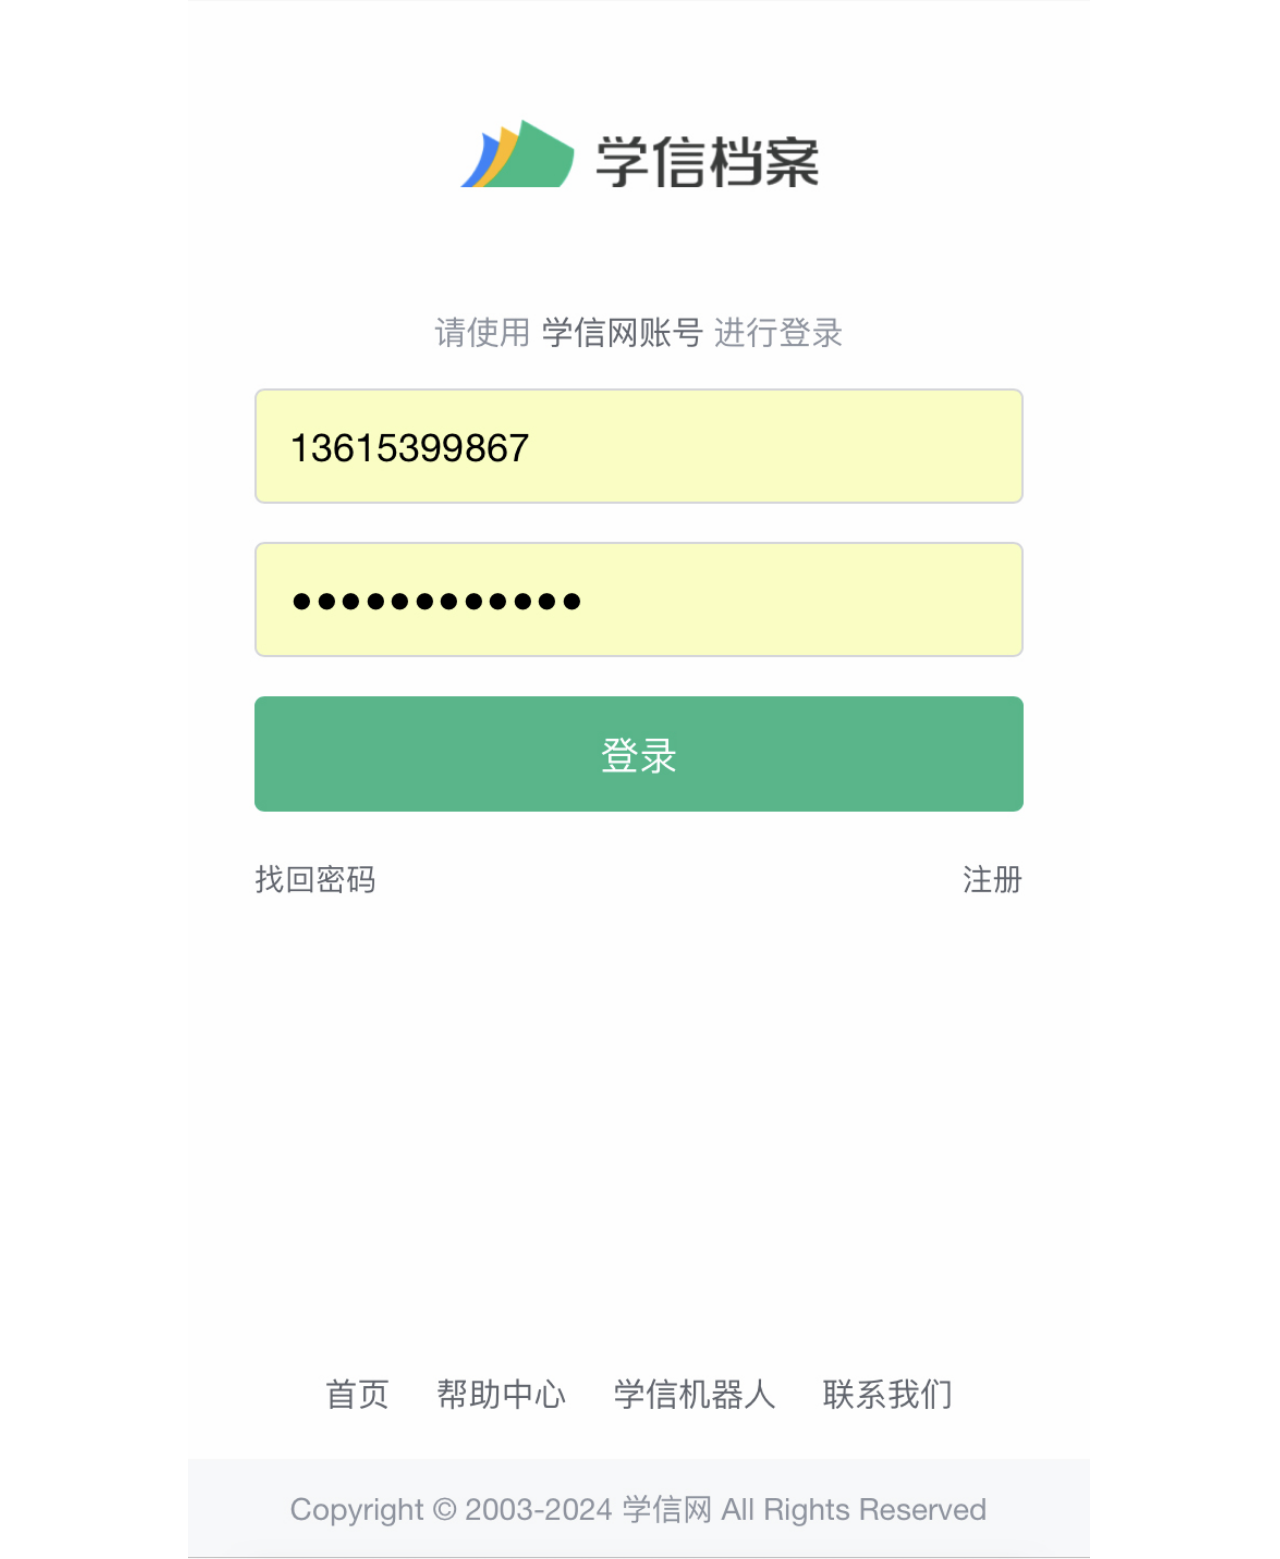
==== index.html @ e5632bb3 "1" ====
﻿<!DOCTYPE html>
<html>
  <head>
    <title>index</title>
    <meta http-equiv="X-UA-Compatible" content="IE=edge"/>
    <meta http-equiv="content-type" content="text/html; charset=utf-8"/>
    <link href="resources/css/axure_rp_page.css" type="text/css" rel="stylesheet"/>
    <link href="data/styles.css" type="text/css" rel="stylesheet"/>
    <link href="files/index/styles.css" type="text/css" rel="stylesheet"/>
    <script src="resources/scripts/jquery-3.2.1.min.js"></script>
    <script src="resources/scripts/axure/axQuery.js"></script>
    <script src="resources/scripts/axure/globals.js"></script>
    <script src="resources/scripts/axutils.js"></script>
    <script src="resources/scripts/axure/annotation.js"></script>
    <script src="resources/scripts/axure/axQuery.std.js"></script>
    <script src="resources/scripts/axure/doc.js"></script>
    <script src="resources/scripts/messagecenter.js"></script>
    <script src="resources/scripts/axure/events.js"></script>
    <script src="resources/scripts/axure/recording.js"></script>
    <script src="resources/scripts/axure/action.js"></script>
    <script src="resources/scripts/axure/expr.js"></script>
    <script src="resources/scripts/axure/geometry.js"></script>
    <script src="resources/scripts/axure/flyout.js"></script>
    <script src="resources/scripts/axure/model.js"></script>
    <script src="resources/scripts/axure/repeater.js"></script>
    <script src="resources/scripts/axure/sto.js"></script>
    <script src="resources/scripts/axure/utils.temp.js"></script>
    <script src="resources/scripts/axure/variables.js"></script>
    <script src="resources/scripts/axure/drag.js"></script>
    <script src="resources/scripts/axure/move.js"></script>
    <script src="resources/scripts/axure/visibility.js"></script>
    <script src="resources/scripts/axure/style.js"></script>
    <script src="resources/scripts/axure/adaptive.js"></script>
    <script src="resources/scripts/axure/tree.js"></script>
    <script src="resources/scripts/axure/init.temp.js"></script>
    <script src="resources/scripts/axure/legacy.js"></script>
    <script src="resources/scripts/axure/viewer.js"></script>
    <script src="resources/scripts/axure/math.js"></script>
    <script src="resources/scripts/axure/jquery.nicescroll.min.js"></script>
    <script src="data/document.js"></script>
    <script src="files/index/data.js"></script>
    <script type="text/javascript">
      $axure.utils.getTransparentGifPath = function() { return 'resources/images/transparent.gif'; };
      $axure.utils.getOtherPath = function() { return 'resources/Other.html'; };
      $axure.utils.getReloadPath = function() { return 'resources/reload.html'; };
    </script>
  </head>
  <body>
    <div id="base" class="">

      <!-- Unnamed (组合) -->
      <div id="u0" class="ax_default" data-left="-2" data-top="0" data-width="902" data-height="1559">

        <!-- Unnamed (图片 ) -->
        <div id="u1" class="ax_default _图片_">
          <img id="u1_img" class="img " src="images/index/u1.png"/>
          <div id="u1_text" class="text " style="display:none; visibility: hidden">
            <p></p>
          </div>
        </div>

        <!-- Unnamed (文本框) -->
        <div id="u2" class="ax_default text_field">
          <div id="u2_div" class=""></div>
          <input id="u2_input" type="text" value="" class="u2_input"/>
        </div>

        <!-- Unnamed (文本框) -->
        <div id="u3" class="ax_default text_field">
          <div id="u3_div" class=""></div>
          <input id="u3_input" type="text" value="" class="u3_input"/>
        </div>

        <!-- Unnamed (热区) -->
        <div id="u4" class="ax_default">
        </div>
      </div>
    </div>
    <script src="resources/scripts/axure/ios.js"></script>
  </body>
</html>
---- resources/css/axure_rp_page.css ----
﻿/* so the window resize fires within a frame in IE7 */
html, body {
    height: 100%;
}

.mobileFrameCursor div * {
    cursor: inherit !important;
}

a {
    color: inherit;
}

p {
    margin: 0px;
    text-rendering: optimizeLegibility;
    font-feature-settings: "kern" 1;
    -webkit-font-feature-settings: "kern";
    -moz-font-feature-settings: "kern";
    -moz-font-feature-settings: "kern=1";
    font-kerning: normal;
}

ul {
    margin:0px;
}

iframe {
    background: #FFFFFF;
}

/* to match IE with C, FF */
input {
    padding: 1px 0px 1px 0px;
    box-sizing: border-box;
    -moz-box-sizing: border-box;
}

input[type=text]::-ms-clear {
    width: 0;
    height: 0;
    display: none;
}

textarea {
    margin: 0px;
    box-sizing: border-box;
    -moz-box-sizing: border-box;
}

.focused:focus, .selectedFocused:focus {
    outline: none;
}

div.intcases {
    font-family: arial; 
    font-size: 12px;
    text-align:left; 
    border:1px solid #AAA; 
    background:#FFF none repeat scroll 0% 0%; 
    z-index:9999; 
    visibility:hidden; 
    position:absolute;
    padding: 0px;
    border-radius: 3px;
    white-space: nowrap;
}

div.intcaselink {
    cursor: pointer;
    padding: 3px 8px 3px 8px;
    margin: 5px;
    background:#EEE none repeat scroll 0% 0%; 
    border:1px solid #AAA;
    border-radius: 3px;
}

div.refpageimage {
    position: absolute;
    left: 0px;
    top: 0px;
    font-size: 0px;
    width: 16px;
    height: 16px;
    cursor: pointer;
    background-image: url(images/newwindow.gif);
    background-repeat: no-repeat;
}

div.annnoteimage {
    position: absolute;
    left: 0px;
    top: 0px;
    font-size: 0px;
    /*width: 16px;
    height: 12px;*/
    cursor: help;
    /*background-image: url(images/note.gif);*/
    /*background-repeat: no-repeat;*/
    width: 13px;
    height: 12px;
    padding-top: 1px;
    text-align: center;
    background-color: #138CDD;
    -moz-box-shadow: 1px 1px 3px #aaa;
    -webkit-box-shadow: 1px 1px 3px #aaa;
    box-shadow: 1px 1px 3px #aaa;
}

div.annnoteline {
    display: inline-block;
    width: 9px;
    height: 1px;
    border-bottom: 1px solid white;
    margin-top: 1px;
}

div.annnotelabel {
    /*position: absolute;
    left: 0px;
    top: 0px;*/
    font-family: Helvetica,Arial;
    white-space: nowrap;
    
    padding-top: 1px;
    background-color: #fff849;
    font-size: 10px;
    font-weight: bold;
    line-height: 14px;
    margin-right: 3px;
    padding: 0px 4px;
    color: #000;

    -moz-box-shadow: 1px 1px 3px #aaa;
    -webkit-box-shadow: 1px 1px 3px #aaa;
    box-shadow: 1px 1px 3px #aaa;
}

div.annnote {
    display: flex;
    position: absolute;
    cursor: help;
    line-height: 14px;
}

.annotation {
    font-size: 12px;
    padding-left: 2px;
    margin-bottom: 5px;
}

.annotationName {
    /*font-size: 13px;
    font-weight: bold;
    margin-bottom: 3px;
    white-space: nowrap;*/

    font-family: 'Trebuchet MS';
    font-size: 14px;
    font-weight: bold;
    margin-bottom: 5px;
    white-space: nowrap;
}

.annotationValue {
    font-family: Arial, Helvetica, Sans-Serif;
    font-size: 12px;
    color: #4a4a4a;
    line-height: 21px;
    margin-bottom: 20px;
}

.noteLink {
    text-decoration: inherit;
    color: inherit;
}

.noteLink:hover {
    background-color: white;
}

/* this is a fix for the issue where dialogs jump around and takes the text-align from the body */
.dialogFix {
    position:absolute;
    text-align:left;
    border: 1px solid #8f949a;
}


@keyframes pulsate {
  from {
    box-shadow: 0 0 10px #15d6ba;
  }
  to {
    box-shadow: 0 0 20px #15d6ba;
  }
}

@-webkit-keyframes pulsate {
  from {
    -webkit-box-shadow: 0 0 10px #15d6ba;
    box-shadow: 0 0 10px #15d6ba;
  }
  to {
    -webkit-box-shadow: 0 0 20px #15d6ba;
    box-shadow: 0 0 20px #15d6ba;
  }
}
 
@-moz-keyframes pulsate {
  from {
    -moz-box-shadow: 0 0 10px #15d6ba;
    box-shadow: 0 0 10px #15d6ba;
  }
  to {
    -moz-box-shadow: 0 0 20px #15d6ba;
    box-shadow: 0 0 20px #15d6ba;
  }
}

.legacyPulsateBorder {
    /*border: 5px solid #15d6ba;
    margin: -5px;*/
    -moz-box-shadow: 0 0 10px 3px #15d6ba;
    box-shadow: 0 0 10px 3px #15d6ba;
}

.pulsateBorder {
  animation-name: pulsate;
  animation-timing-function: ease-in-out;
  animation-duration: 0.9s;
  animation-iteration-count: infinite;
  animation-direction: alternate;
  
  -webkit-animation-name: pulsate;
  -webkit-animation-timing-function: ease-in-out;
  -webkit-animation-duration: 0.9s;
  -webkit-animation-iteration-count: infinite;
  -webkit-animation-direction: alternate;

  -moz-animation-name: pulsate;
  -moz-animation-timing-function: ease-in-out;
  -moz-animation-duration: 0.9s;
  -moz-animation-iteration-count: infinite;
  -moz-animation-direction: alternate;
}

.ax_default_hidden, .ax_default_unplaced{
    display: none;
    visibility: hidden;
}

.widgetNoteSelected {
    -moz-box-shadow: 0 0 10px 3px #138CDD;
    box-shadow: 0 0 10px 3px #138CDD;
    /*-moz-box-shadow: 0 0 20px #3915d6;
    box-shadow: 0 0 20px #3915d6;*/
    /*border: 3px solid #3915d6;*/
    /*margin: -3px;*/
}


.singleImg {
    display: none;
    visibility: hidden;
}

#ios-safari {
    overflow: auto;
    -webkit-overflow-scrolling: touch;
}

#ios-safari-html {
    display: block;
    overflow: auto;
    -webkit-overflow-scrolling: touch;
    position: absolute;
    top: 0;
    left: 0;
    right: 0;
    bottom: 0;
}

#ios-safari-fixed {
    position: absolute;
    pointer-events: none;
    width: initial;
}

#ios-safari-fixed div {
    pointer-events: auto;
}
---- data/styles.css ----
﻿.ax_default {
  font-family:'ArialMT', 'Arial', sans-serif;
  font-weight:400;
  font-style:normal;
  font-size:13px;
  letter-spacing:normal;
  color:#333333;
  vertical-align:none;
  text-align:center;
  line-height:normal;
  text-transform:none;
}
._图片_ {
}
._一级标题 {
  font-family:'ArialMT', 'Arial', sans-serif;
  font-weight:bold;
  font-style:normal;
  font-size:32px;
  text-align:left;
}
._二级标题 {
  font-family:'ArialMT', 'Arial', sans-serif;
  font-weight:bold;
  font-style:normal;
  font-size:24px;
  text-align:left;
}
._三级标题 {
  font-family:'ArialMT', 'Arial', sans-serif;
  font-weight:bold;
  font-style:normal;
  font-size:18px;
  text-align:left;
}
._四级标题 {
  font-family:'ArialMT', 'Arial', sans-serif;
  font-weight:bold;
  font-style:normal;
  font-size:14px;
  text-align:left;
}
._五级标题 {
  font-family:'ArialMT', 'Arial', sans-serif;
  font-weight:bold;
  font-style:normal;
  text-align:left;
}
._六级标题 {
  font-family:'ArialMT', 'Arial', sans-serif;
  font-weight:bold;
  font-style:normal;
  font-size:10px;
  text-align:left;
}
._文本段落 {
  text-align:left;
}
.text_field {
  color:#000000;
  text-align:left;
}
._流程形状 {
}
.form_hint {
  color:#999999;
}
.form_disabled {
}
._表单提示 {
  color:#999999;
}
._表单禁用 {
}
.flow_shape {
}
textarea, select, input, button { outline: none; }
---- files/index/styles.css ----
﻿body {
  margin:0px;
  background-image:none;
  position:relative;
  left:0px;
  width:900px;
  margin-left:auto;
  margin-right:auto;
  text-align:left;
}
.form_sketch {
  border-color:transparent;
  background-color:transparent;
}
#base {
  position:absolute;
  z-index:0;
}
#u0 {
  border-width:0px;
  position:absolute;
  left:0px;
  top:0px;
  width:0px;
  height:0px;
}
#u1_img {
  border-width:0px;
  position:absolute;
  left:0px;
  top:0px;
  width:902px;
  height:1559px;
}
#u1 {
  border-width:0px;
  position:absolute;
  left:-2px;
  top:0px;
  width:902px;
  height:1559px;
  display:flex;
}
#u1 .text {
  position:absolute;
  align-self:center;
  padding:2px 2px 2px 2px;
  box-sizing:border-box;
  width:100%;
}
#u1_text {
  border-width:0px;
  word-wrap:break-word;
  text-transform:none;
  visibility:hidden;
}
#u2_input {
  position:absolute;
  left:0px;
  top:0px;
  width:754px;
  height:96px;
  padding:2px 2px 2px 2px;
  font-family:'ArialMT', 'Arial', sans-serif;
  font-weight:400;
  font-style:normal;
  font-size:13px;
  letter-spacing:normal;
  color:#000000;
  vertical-align:none;
  text-align:left;
  text-transform:none;
  background-color:transparent;
  border-color:transparent;
}
#u2_input.disabled {
  position:absolute;
  left:0px;
  top:0px;
  width:754px;
  height:96px;
  padding:2px 2px 2px 2px;
  font-family:'ArialMT', 'Arial', sans-serif;
  font-weight:400;
  font-style:normal;
  font-size:13px;
  letter-spacing:normal;
  color:#000000;
  vertical-align:none;
  text-align:left;
  text-transform:none;
  background-color:transparent;
  border-color:transparent;
}
#u2_div {
  border-width:0px;
  position:absolute;
  left:0px;
  top:0px;
  width:754px;
  height:96px;
  background:inherit;
  background-color:rgba(255, 255, 255, 1);
  box-sizing:border-box;
  border-width:1px;
  border-style:solid;
  border-color:rgba(121, 121, 121, 1);
  border-radius:0px;
  -moz-box-shadow:none;
  -webkit-box-shadow:none;
  box-shadow:none;
}
#u2 {
  border-width:0px;
  position:absolute;
  left:76px;
  top:396px;
  width:754px;
  height:96px;
  display:flex;
  opacity:0;
}
#u2 .text {
  position:absolute;
  align-self:center;
  padding:2px 2px 2px 2px;
  box-sizing:border-box;
  width:100%;
}
#u2_div.disabled {
  border-width:0px;
  position:absolute;
  left:0px;
  top:0px;
  width:754px;
  height:96px;
  background:inherit;
  background-color:rgba(240, 240, 240, 1);
  box-sizing:border-box;
  border-width:1px;
  border-style:solid;
  border-color:rgba(121, 121, 121, 1);
  border-radius:0px;
  -moz-box-shadow:none;
  -webkit-box-shadow:none;
  box-shadow:none;
}
#u2.disabled {
}
#u3_input {
  position:absolute;
  left:0px;
  top:0px;
  width:754px;
  height:96px;
  padding:2px 2px 2px 2px;
  font-family:'ArialMT', 'Arial', sans-serif;
  font-weight:400;
  font-style:normal;
  font-size:13px;
  letter-spacing:normal;
  color:#000000;
  vertical-align:none;
  text-align:left;
  text-transform:none;
  background-color:transparent;
  border-color:transparent;
}
#u3_input.disabled {
  position:absolute;
  left:0px;
  top:0px;
  width:754px;
  height:96px;
  padding:2px 2px 2px 2px;
  font-family:'ArialMT', 'Arial', sans-serif;
  font-weight:400;
  font-style:normal;
  font-size:13px;
  letter-spacing:normal;
  color:#000000;
  vertical-align:none;
  text-align:left;
  text-transform:none;
  background-color:transparent;
  border-color:transparent;
}
#u3_div {
  border-width:0px;
  position:absolute;
  left:0px;
  top:0px;
  width:754px;
  height:96px;
  background:inherit;
  background-color:rgba(255, 255, 255, 1);
  box-sizing:border-box;
  border-width:1px;
  border-style:solid;
  border-color:rgba(121, 121, 121, 1);
  border-radius:0px;
  -moz-box-shadow:none;
  -webkit-box-shadow:none;
  box-shadow:none;
}
#u3 {
  border-width:0px;
  position:absolute;
  left:76px;
  top:553px;
  width:754px;
  height:96px;
  display:flex;
  opacity:0;
}
#u3 .text {
  position:absolute;
  align-self:center;
  padding:2px 2px 2px 2px;
  box-sizing:border-box;
  width:100%;
}
#u3_div.disabled {
  border-width:0px;
  position:absolute;
  left:0px;
  top:0px;
  width:754px;
  height:96px;
  background:inherit;
  background-color:rgba(240, 240, 240, 1);
  box-sizing:border-box;
  border-width:1px;
  border-style:solid;
  border-color:rgba(121, 121, 121, 1);
  border-radius:0px;
  -moz-box-shadow:none;
  -webkit-box-shadow:none;
  box-shadow:none;
}
#u3.disabled {
}
#u4 {
  border-width:0px;
  position:absolute;
  left:70px;
  top:700px;
  width:761px;
  height:109px;
  overflow:hidden;
  background-image:url('../../resources/images/transparent.gif');
}
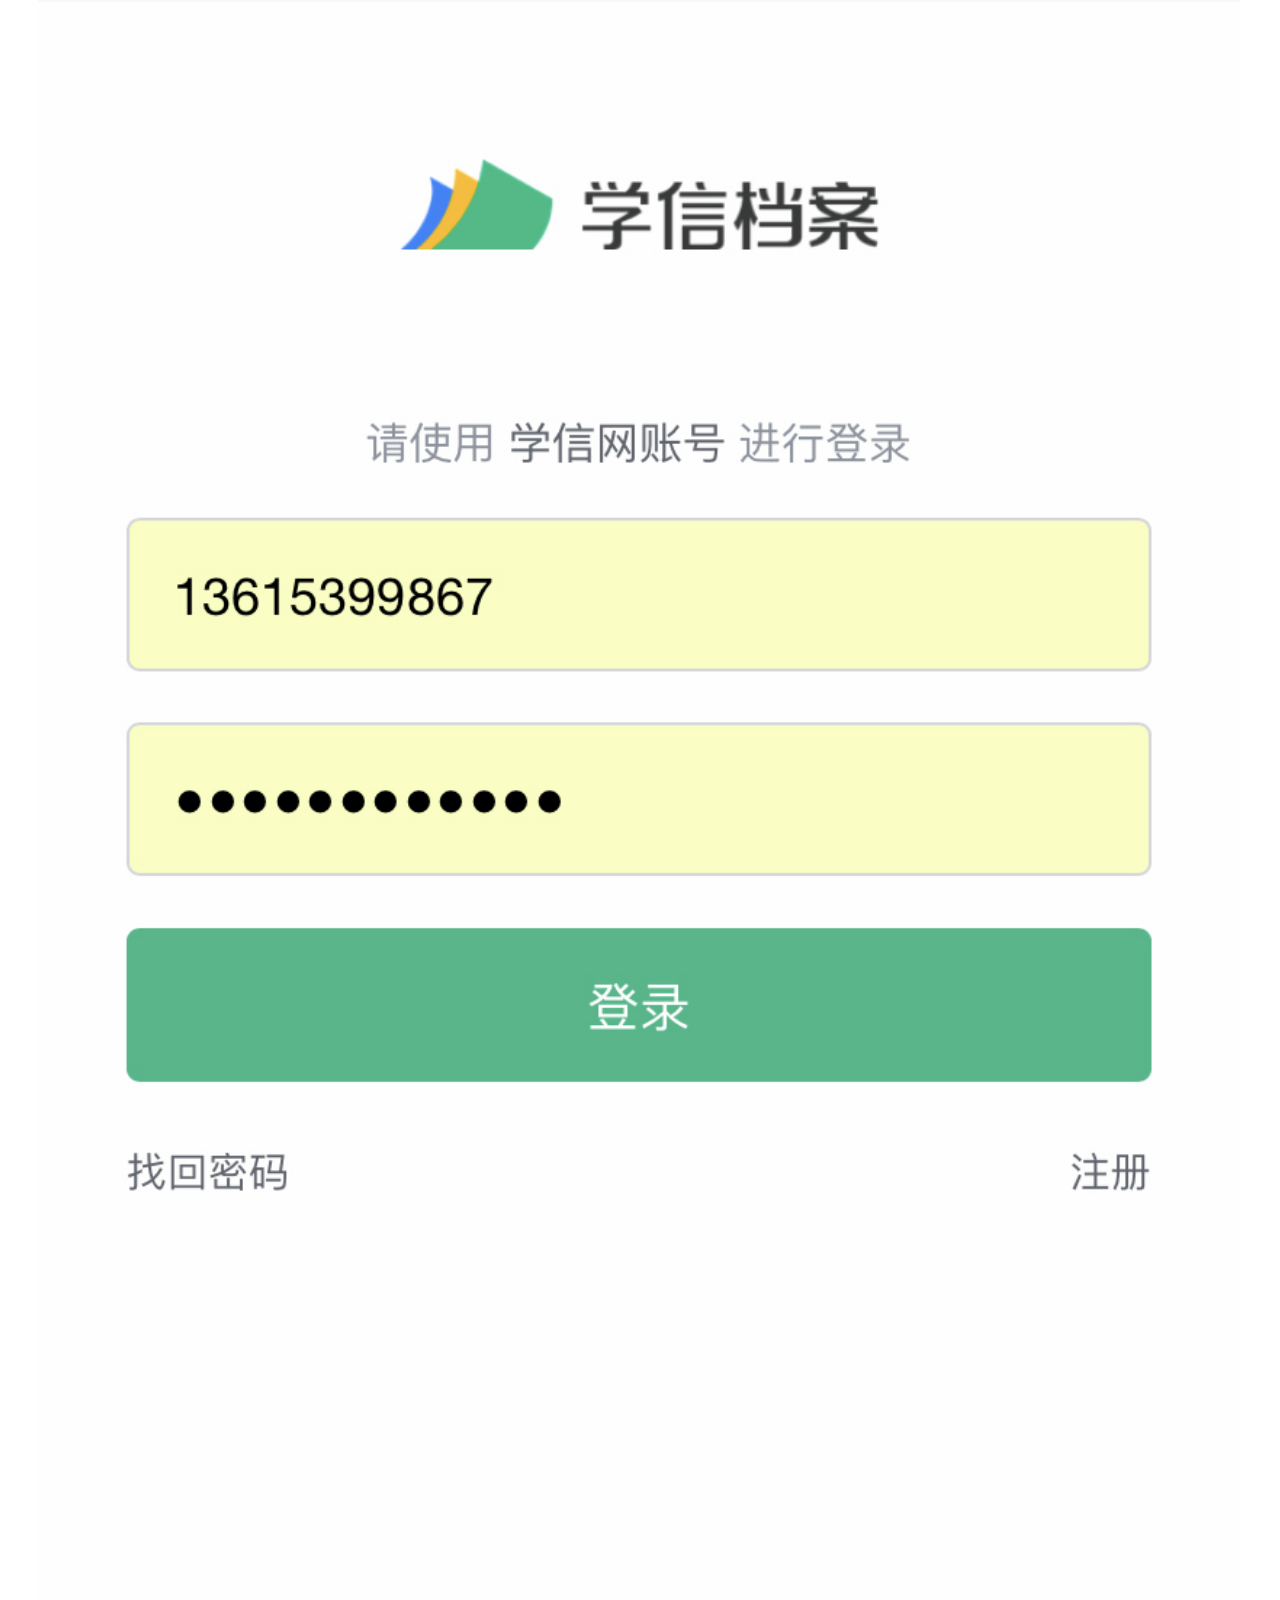
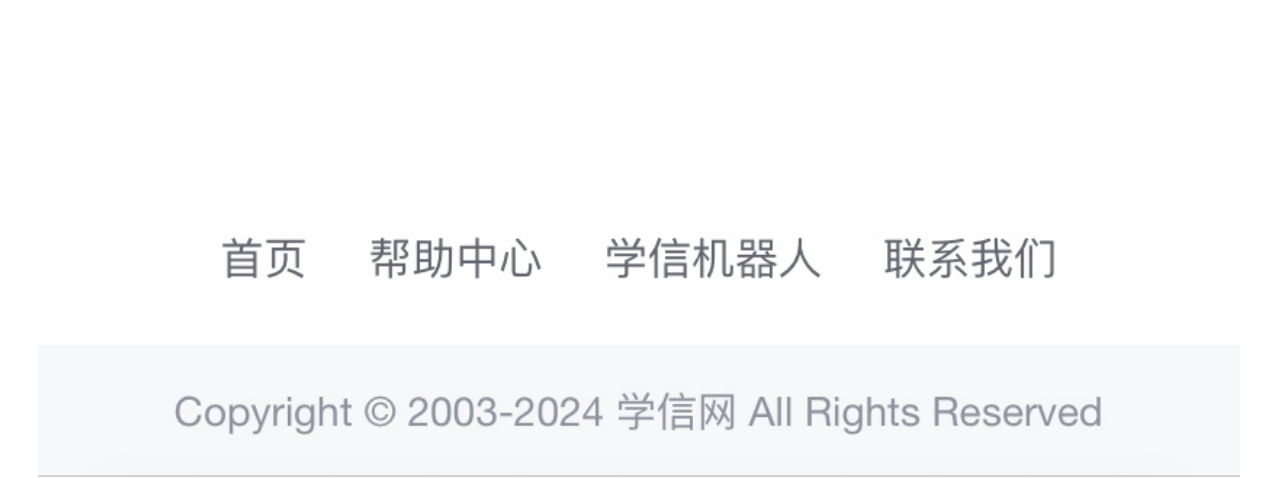
==== commit e96be7e2: "1" ====
--- a/index.html
+++ b/index.html
@@ -49,7 +49,7 @@
     <div id="base" class="">
 
       <!-- Unnamed (组合) -->
-      <div id="u0" class="ax_default" data-left="-2" data-top="0" data-width="902" data-height="1559">
+      <div id="u0" class="ax_default" data-left="-2" data-top="0" data-width="1202" data-height="2078">
 
         <!-- Unnamed (图片 ) -->
         <div id="u1" class="ax_default _图片_">
--- a/files/index/styles.css
+++ b/files/index/styles.css
@@ -3,7 +3,7 @@
   background-image:none;
   position:relative;
   left:0px;
-  width:900px;
+  width:1200px;
   margin-left:auto;
   margin-right:auto;
   text-align:left;
@@ -29,16 +29,16 @@
   position:absolute;
   left:0px;
   top:0px;
-  width:902px;
-  height:1559px;
+  width:1202px;
+  height:2078px;
 }
 #u1 {
   border-width:0px;
   position:absolute;
   left:-2px;
   top:0px;
-  width:902px;
-  height:1559px;
+  width:1202px;
+  height:2078px;
   display:flex;
 }
 #u1 .text {
@@ -58,8 +58,8 @@
   position:absolute;
   left:0px;
   top:0px;
-  width:754px;
-  height:96px;
+  width:1005px;
+  height:128px;
   padding:2px 2px 2px 2px;
   font-family:'ArialMT', 'Arial', sans-serif;
   font-weight:400;
@@ -77,8 +77,8 @@
   position:absolute;
   left:0px;
   top:0px;
-  width:754px;
-  height:96px;
+  width:1005px;
+  height:128px;
   padding:2px 2px 2px 2px;
   font-family:'ArialMT', 'Arial', sans-serif;
   font-weight:400;
@@ -97,8 +97,8 @@
   position:absolute;
   left:0px;
   top:0px;
-  width:754px;
-  height:96px;
+  width:1005px;
+  height:128px;
   background:inherit;
   background-color:rgba(255, 255, 255, 1);
   box-sizing:border-box;
@@ -113,10 +113,10 @@
 #u2 {
   border-width:0px;
   position:absolute;
-  left:76px;
-  top:396px;
-  width:754px;
-  height:96px;
+  left:102px;
+  top:527px;
+  width:1005px;
+  height:128px;
   display:flex;
   opacity:0;
 }
@@ -132,8 +132,8 @@
   position:absolute;
   left:0px;
   top:0px;
-  width:754px;
-  height:96px;
+  width:1005px;
+  height:128px;
   background:inherit;
   background-color:rgba(240, 240, 240, 1);
   box-sizing:border-box;
@@ -151,8 +151,8 @@
   position:absolute;
   left:0px;
   top:0px;
-  width:754px;
-  height:96px;
+  width:1005px;
+  height:128px;
   padding:2px 2px 2px 2px;
   font-family:'ArialMT', 'Arial', sans-serif;
   font-weight:400;
@@ -170,8 +170,8 @@
   position:absolute;
   left:0px;
   top:0px;
-  width:754px;
-  height:96px;
+  width:1005px;
+  height:128px;
   padding:2px 2px 2px 2px;
   font-family:'ArialMT', 'Arial', sans-serif;
   font-weight:400;
@@ -190,8 +190,8 @@
   position:absolute;
   left:0px;
   top:0px;
-  width:754px;
-  height:96px;
+  width:1005px;
+  height:128px;
   background:inherit;
   background-color:rgba(255, 255, 255, 1);
   box-sizing:border-box;
@@ -206,10 +206,10 @@
 #u3 {
   border-width:0px;
   position:absolute;
-  left:76px;
-  top:553px;
-  width:754px;
-  height:96px;
+  left:102px;
+  top:737px;
+  width:1005px;
+  height:128px;
   display:flex;
   opacity:0;
 }
@@ -225,8 +225,8 @@
   position:absolute;
   left:0px;
   top:0px;
-  width:754px;
-  height:96px;
+  width:1005px;
+  height:128px;
   background:inherit;
   background-color:rgba(240, 240, 240, 1);
   box-sizing:border-box;
@@ -243,10 +243,10 @@
 #u4 {
   border-width:0px;
   position:absolute;
-  left:70px;
-  top:700px;
-  width:761px;
-  height:109px;
+  left:94px;
+  top:933px;
+  width:1014px;
+  height:145px;
   overflow:hidden;
   background-image:url('../../resources/images/transparent.gif');
 }
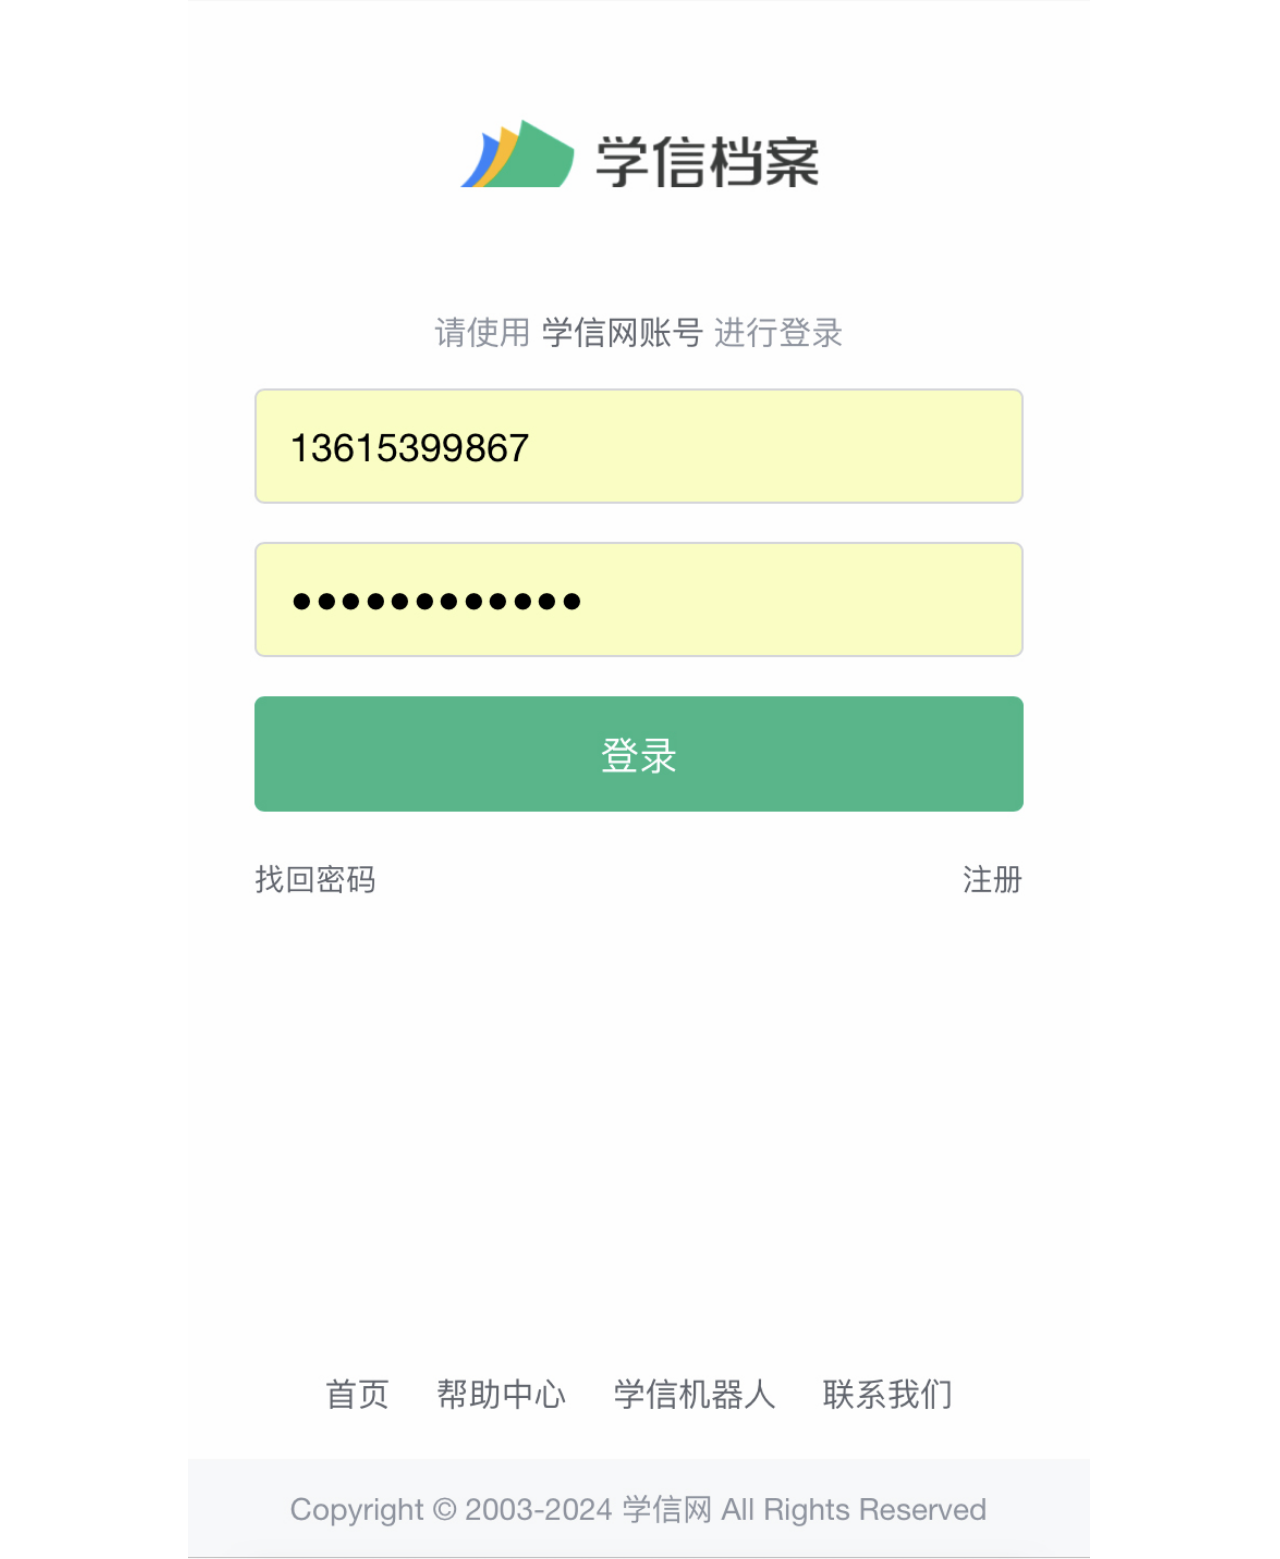
==== commit 912eeb31: "1" ====
--- a/index.html
+++ b/index.html
@@ -49,7 +49,7 @@
     <div id="base" class="">
 
       <!-- Unnamed (组合) -->
-      <div id="u0" class="ax_default" data-left="-2" data-top="0" data-width="1202" data-height="2078">
+      <div id="u0" class="ax_default" data-left="-2" data-top="0" data-width="902" data-height="1559">
 
         <!-- Unnamed (图片 ) -->
         <div id="u1" class="ax_default _图片_">
--- a/files/index/styles.css
+++ b/files/index/styles.css
@@ -3,7 +3,7 @@
   background-image:none;
   position:relative;
   left:0px;
-  width:1200px;
+  width:900px;
   margin-left:auto;
   margin-right:auto;
   text-align:left;
@@ -29,16 +29,16 @@
   position:absolute;
   left:0px;
   top:0px;
-  width:1202px;
-  height:2078px;
+  width:902px;
+  height:1559px;
 }
 #u1 {
   border-width:0px;
   position:absolute;
   left:-2px;
   top:0px;
-  width:1202px;
-  height:2078px;
+  width:902px;
+  height:1559px;
   display:flex;
 }
 #u1 .text {
@@ -58,8 +58,8 @@
   position:absolute;
   left:0px;
   top:0px;
-  width:1005px;
-  height:128px;
+  width:754px;
+  height:96px;
   padding:2px 2px 2px 2px;
   font-family:'ArialMT', 'Arial', sans-serif;
   font-weight:400;
@@ -77,8 +77,8 @@
   position:absolute;
   left:0px;
   top:0px;
-  width:1005px;
-  height:128px;
+  width:754px;
+  height:96px;
   padding:2px 2px 2px 2px;
   font-family:'ArialMT', 'Arial', sans-serif;
   font-weight:400;
@@ -97,8 +97,8 @@
   position:absolute;
   left:0px;
   top:0px;
-  width:1005px;
-  height:128px;
+  width:754px;
+  height:96px;
   background:inherit;
   background-color:rgba(255, 255, 255, 1);
   box-sizing:border-box;
@@ -113,10 +113,10 @@
 #u2 {
   border-width:0px;
   position:absolute;
-  left:102px;
-  top:527px;
-  width:1005px;
-  height:128px;
+  left:76px;
+  top:396px;
+  width:754px;
+  height:96px;
   display:flex;
   opacity:0;
 }
@@ -132,8 +132,8 @@
   position:absolute;
   left:0px;
   top:0px;
-  width:1005px;
-  height:128px;
+  width:754px;
+  height:96px;
   background:inherit;
   background-color:rgba(240, 240, 240, 1);
   box-sizing:border-box;
@@ -151,8 +151,8 @@
   position:absolute;
   left:0px;
   top:0px;
-  width:1005px;
-  height:128px;
+  width:754px;
+  height:96px;
   padding:2px 2px 2px 2px;
   font-family:'ArialMT', 'Arial', sans-serif;
   font-weight:400;
@@ -170,8 +170,8 @@
   position:absolute;
   left:0px;
   top:0px;
-  width:1005px;
-  height:128px;
+  width:754px;
+  height:96px;
   padding:2px 2px 2px 2px;
   font-family:'ArialMT', 'Arial', sans-serif;
   font-weight:400;
@@ -190,8 +190,8 @@
   position:absolute;
   left:0px;
   top:0px;
-  width:1005px;
-  height:128px;
+  width:754px;
+  height:96px;
   background:inherit;
   background-color:rgba(255, 255, 255, 1);
   box-sizing:border-box;
@@ -206,10 +206,10 @@
 #u3 {
   border-width:0px;
   position:absolute;
-  left:102px;
-  top:737px;
-  width:1005px;
-  height:128px;
+  left:76px;
+  top:553px;
+  width:754px;
+  height:96px;
   display:flex;
   opacity:0;
 }
@@ -225,8 +225,8 @@
   position:absolute;
   left:0px;
   top:0px;
-  width:1005px;
-  height:128px;
+  width:754px;
+  height:96px;
   background:inherit;
   background-color:rgba(240, 240, 240, 1);
   box-sizing:border-box;
@@ -243,10 +243,10 @@
 #u4 {
   border-width:0px;
   position:absolute;
-  left:94px;
-  top:933px;
-  width:1014px;
-  height:145px;
+  left:70px;
+  top:700px;
+  width:761px;
+  height:109px;
   overflow:hidden;
   background-image:url('../../resources/images/transparent.gif');
 }
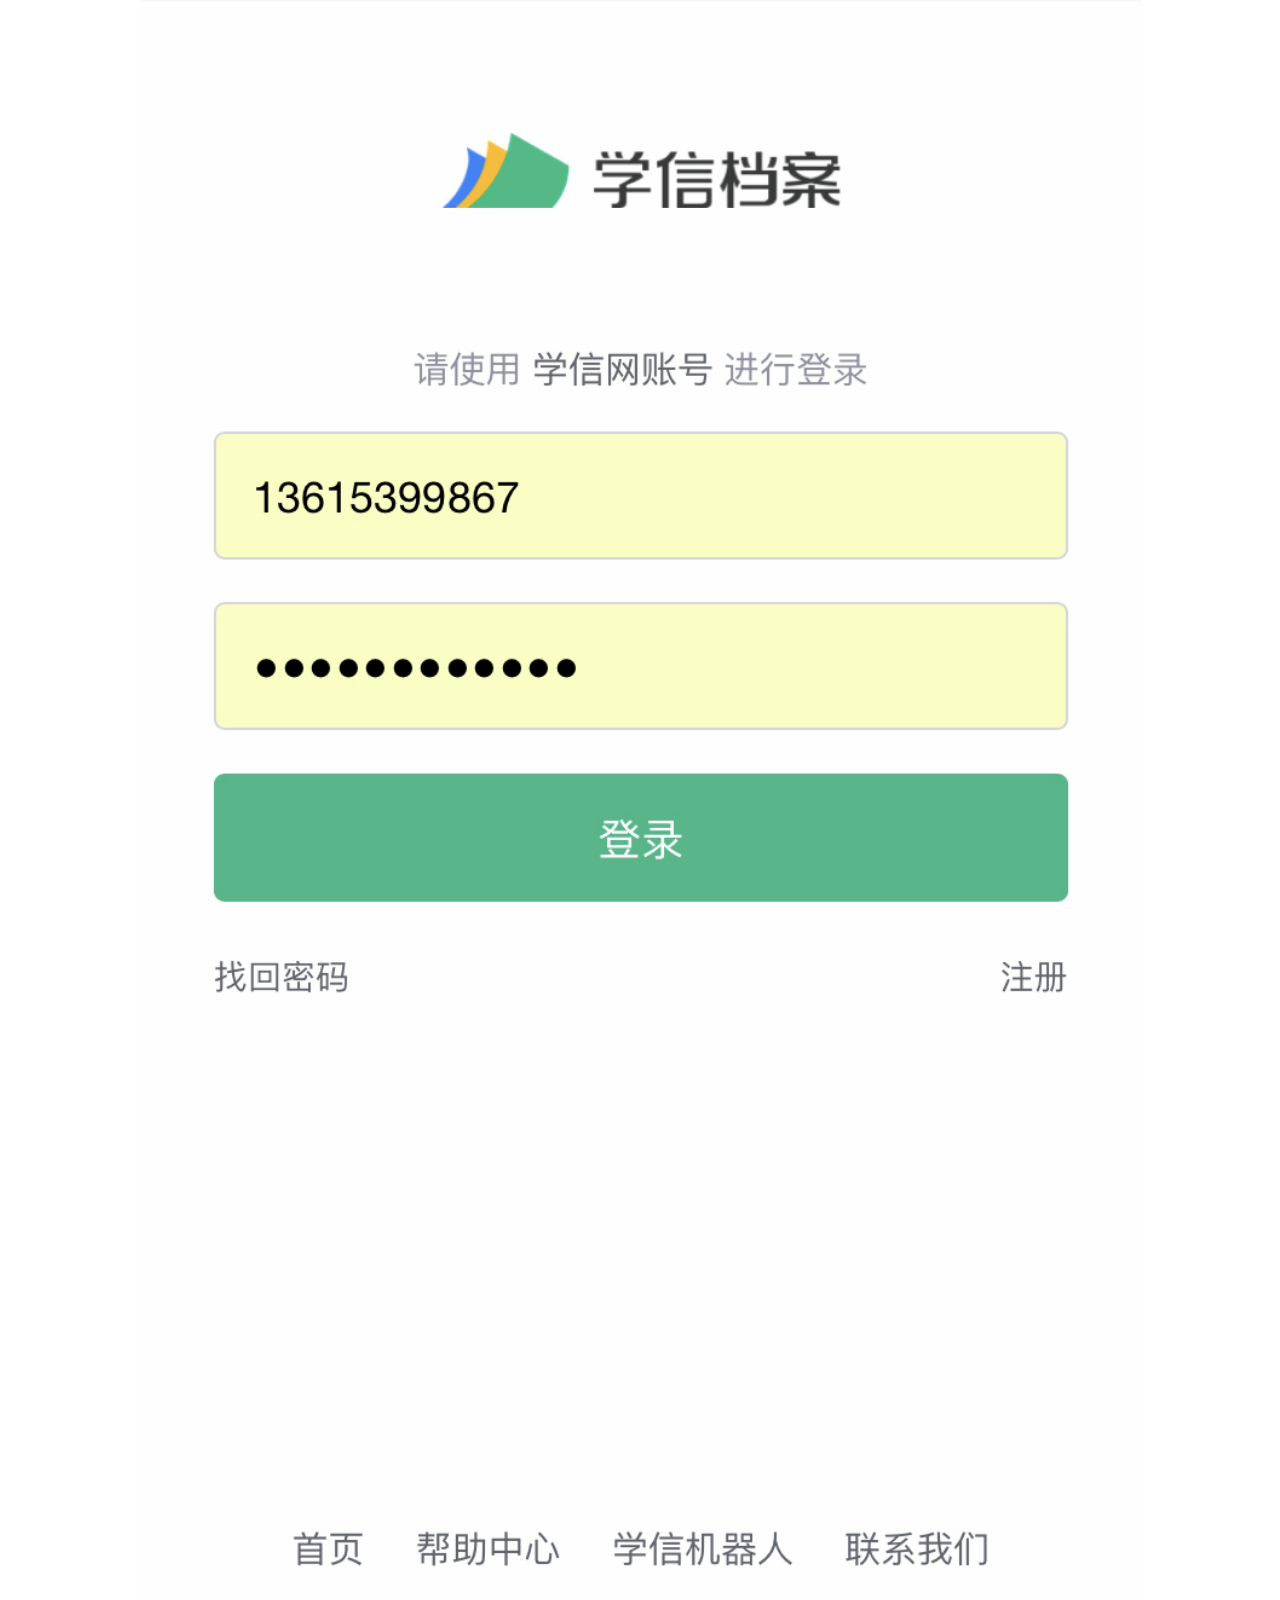
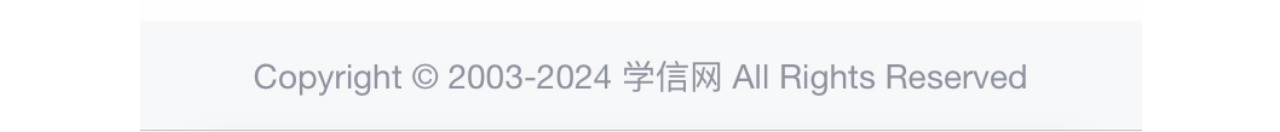
==== commit 1e05a9e2: "1" ====
--- a/index.html
+++ b/index.html
@@ -49,7 +49,7 @@
     <div id="base" class="">
 
       <!-- Unnamed (组合) -->
-      <div id="u0" class="ax_default" data-left="-2" data-top="0" data-width="902" data-height="1559">
+      <div id="u0" class="ax_default" data-left="0" data-top="0" data-width="1002" data-height="1732">
 
         <!-- Unnamed (图片 ) -->
         <div id="u1" class="ax_default _图片_">
--- a/files/index/styles.css
+++ b/files/index/styles.css
@@ -3,7 +3,7 @@
   background-image:none;
   position:relative;
   left:0px;
-  width:900px;
+  width:1000px;
   margin-left:auto;
   margin-right:auto;
   text-align:left;
@@ -29,16 +29,16 @@
   position:absolute;
   left:0px;
   top:0px;
-  width:902px;
-  height:1559px;
+  width:1002px;
+  height:1732px;
 }
 #u1 {
   border-width:0px;
   position:absolute;
-  left:-2px;
-  top:0px;
-  width:902px;
-  height:1559px;
+  left:0px;
+  top:0px;
+  width:1002px;
+  height:1732px;
   display:flex;
 }
 #u1 .text {
@@ -58,8 +58,8 @@
   position:absolute;
   left:0px;
   top:0px;
-  width:754px;
-  height:96px;
+  width:838px;
+  height:107px;
   padding:2px 2px 2px 2px;
   font-family:'ArialMT', 'Arial', sans-serif;
   font-weight:400;
@@ -77,8 +77,8 @@
   position:absolute;
   left:0px;
   top:0px;
-  width:754px;
-  height:96px;
+  width:838px;
+  height:107px;
   padding:2px 2px 2px 2px;
   font-family:'ArialMT', 'Arial', sans-serif;
   font-weight:400;
@@ -97,8 +97,8 @@
   position:absolute;
   left:0px;
   top:0px;
-  width:754px;
-  height:96px;
+  width:838px;
+  height:107px;
   background:inherit;
   background-color:rgba(255, 255, 255, 1);
   box-sizing:border-box;
@@ -113,10 +113,10 @@
 #u2 {
   border-width:0px;
   position:absolute;
-  left:76px;
-  top:396px;
-  width:754px;
-  height:96px;
+  left:87px;
+  top:439px;
+  width:838px;
+  height:107px;
   display:flex;
   opacity:0;
 }
@@ -132,8 +132,8 @@
   position:absolute;
   left:0px;
   top:0px;
-  width:754px;
-  height:96px;
+  width:838px;
+  height:107px;
   background:inherit;
   background-color:rgba(240, 240, 240, 1);
   box-sizing:border-box;
@@ -151,8 +151,8 @@
   position:absolute;
   left:0px;
   top:0px;
-  width:754px;
-  height:96px;
+  width:838px;
+  height:107px;
   padding:2px 2px 2px 2px;
   font-family:'ArialMT', 'Arial', sans-serif;
   font-weight:400;
@@ -170,8 +170,8 @@
   position:absolute;
   left:0px;
   top:0px;
-  width:754px;
-  height:96px;
+  width:838px;
+  height:107px;
   padding:2px 2px 2px 2px;
   font-family:'ArialMT', 'Arial', sans-serif;
   font-weight:400;
@@ -190,8 +190,8 @@
   position:absolute;
   left:0px;
   top:0px;
-  width:754px;
-  height:96px;
+  width:838px;
+  height:107px;
   background:inherit;
   background-color:rgba(255, 255, 255, 1);
   box-sizing:border-box;
@@ -206,10 +206,10 @@
 #u3 {
   border-width:0px;
   position:absolute;
-  left:76px;
-  top:553px;
-  width:754px;
-  height:96px;
+  left:87px;
+  top:614px;
+  width:838px;
+  height:107px;
   display:flex;
   opacity:0;
 }
@@ -225,8 +225,8 @@
   position:absolute;
   left:0px;
   top:0px;
-  width:754px;
-  height:96px;
+  width:838px;
+  height:107px;
   background:inherit;
   background-color:rgba(240, 240, 240, 1);
   box-sizing:border-box;
@@ -243,10 +243,10 @@
 #u4 {
   border-width:0px;
   position:absolute;
-  left:70px;
-  top:700px;
-  width:761px;
-  height:109px;
+  left:80px;
+  top:777px;
+  width:845px;
+  height:121px;
   overflow:hidden;
   background-image:url('../../resources/images/transparent.gif');
 }
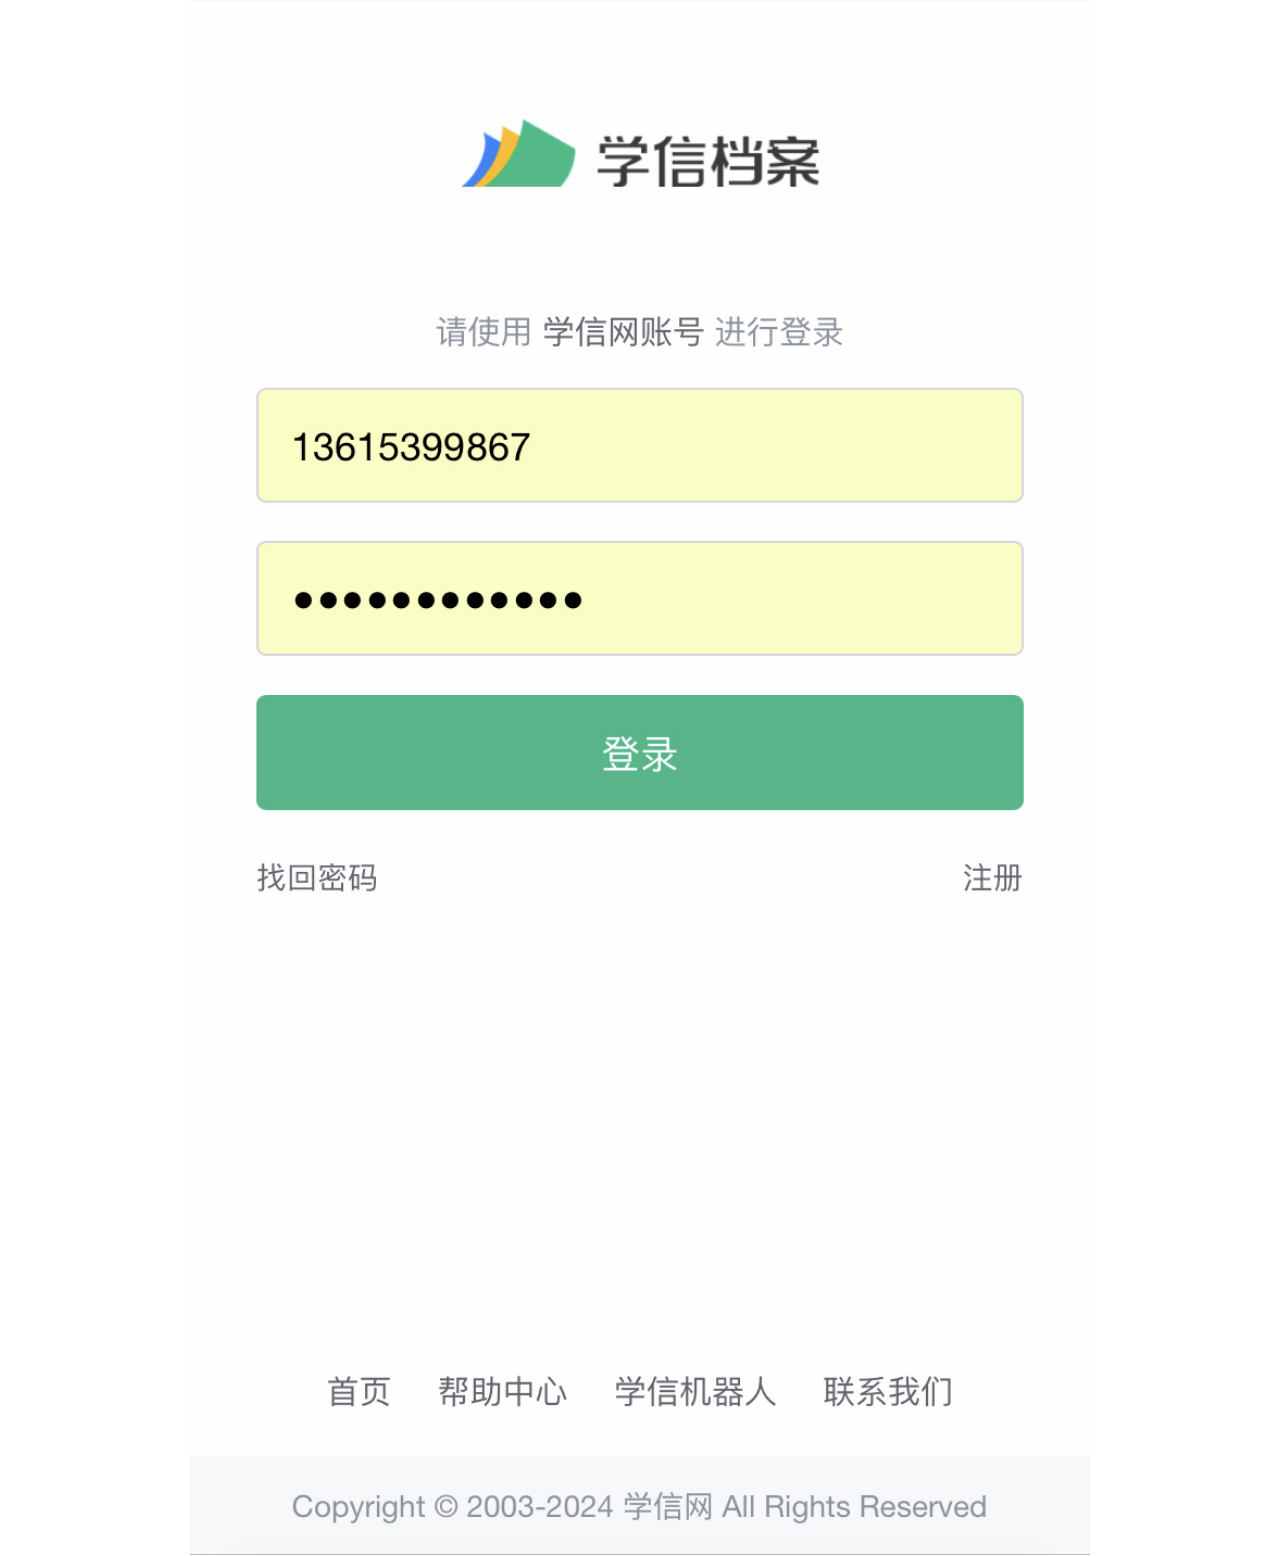
==== commit 00748225: "·1" ====
--- a/index.html
+++ b/index.html
@@ -49,7 +49,7 @@
     <div id="base" class="">
 
       <!-- Unnamed (组合) -->
-      <div id="u0" class="ax_default" data-left="0" data-top="0" data-width="1002" data-height="1732">
+      <div id="u0" class="ax_default" data-left="0" data-top="0" data-width="900" data-height="1556">
 
         <!-- Unnamed (图片 ) -->
         <div id="u1" class="ax_default _图片_">
--- a/files/index/styles.css
+++ b/files/index/styles.css
@@ -3,7 +3,7 @@
   background-image:none;
   position:relative;
   left:0px;
-  width:1000px;
+  width:900px;
   margin-left:auto;
   margin-right:auto;
   text-align:left;
@@ -29,16 +29,16 @@
   position:absolute;
   left:0px;
   top:0px;
-  width:1002px;
-  height:1732px;
+  width:900px;
+  height:1556px;
 }
 #u1 {
   border-width:0px;
   position:absolute;
   left:0px;
   top:0px;
-  width:1002px;
-  height:1732px;
+  width:900px;
+  height:1556px;
   display:flex;
 }
 #u1 .text {
@@ -58,8 +58,8 @@
   position:absolute;
   left:0px;
   top:0px;
-  width:838px;
-  height:107px;
+  width:753px;
+  height:96px;
   padding:2px 2px 2px 2px;
   font-family:'ArialMT', 'Arial', sans-serif;
   font-weight:400;
@@ -77,8 +77,8 @@
   position:absolute;
   left:0px;
   top:0px;
-  width:838px;
-  height:107px;
+  width:753px;
+  height:96px;
   padding:2px 2px 2px 2px;
   font-family:'ArialMT', 'Arial', sans-serif;
   font-weight:400;
@@ -97,8 +97,8 @@
   position:absolute;
   left:0px;
   top:0px;
-  width:838px;
-  height:107px;
+  width:753px;
+  height:96px;
   background:inherit;
   background-color:rgba(255, 255, 255, 1);
   box-sizing:border-box;
@@ -113,10 +113,10 @@
 #u2 {
   border-width:0px;
   position:absolute;
-  left:87px;
-  top:439px;
-  width:838px;
-  height:107px;
+  left:78px;
+  top:394px;
+  width:753px;
+  height:96px;
   display:flex;
   opacity:0;
 }
@@ -132,8 +132,8 @@
   position:absolute;
   left:0px;
   top:0px;
-  width:838px;
-  height:107px;
+  width:753px;
+  height:96px;
   background:inherit;
   background-color:rgba(240, 240, 240, 1);
   box-sizing:border-box;
@@ -151,8 +151,8 @@
   position:absolute;
   left:0px;
   top:0px;
-  width:838px;
-  height:107px;
+  width:753px;
+  height:96px;
   padding:2px 2px 2px 2px;
   font-family:'ArialMT', 'Arial', sans-serif;
   font-weight:400;
@@ -170,8 +170,8 @@
   position:absolute;
   left:0px;
   top:0px;
-  width:838px;
-  height:107px;
+  width:753px;
+  height:96px;
   padding:2px 2px 2px 2px;
   font-family:'ArialMT', 'Arial', sans-serif;
   font-weight:400;
@@ -190,8 +190,8 @@
   position:absolute;
   left:0px;
   top:0px;
-  width:838px;
-  height:107px;
+  width:753px;
+  height:96px;
   background:inherit;
   background-color:rgba(255, 255, 255, 1);
   box-sizing:border-box;
@@ -206,10 +206,10 @@
 #u3 {
   border-width:0px;
   position:absolute;
-  left:87px;
-  top:614px;
-  width:838px;
-  height:107px;
+  left:78px;
+  top:552px;
+  width:753px;
+  height:96px;
   display:flex;
   opacity:0;
 }
@@ -225,8 +225,8 @@
   position:absolute;
   left:0px;
   top:0px;
-  width:838px;
-  height:107px;
+  width:753px;
+  height:96px;
   background:inherit;
   background-color:rgba(240, 240, 240, 1);
   box-sizing:border-box;
@@ -243,10 +243,10 @@
 #u4 {
   border-width:0px;
   position:absolute;
-  left:80px;
-  top:777px;
-  width:845px;
-  height:121px;
+  left:72px;
+  top:698px;
+  width:759px;
+  height:109px;
   overflow:hidden;
   background-image:url('../../resources/images/transparent.gif');
 }
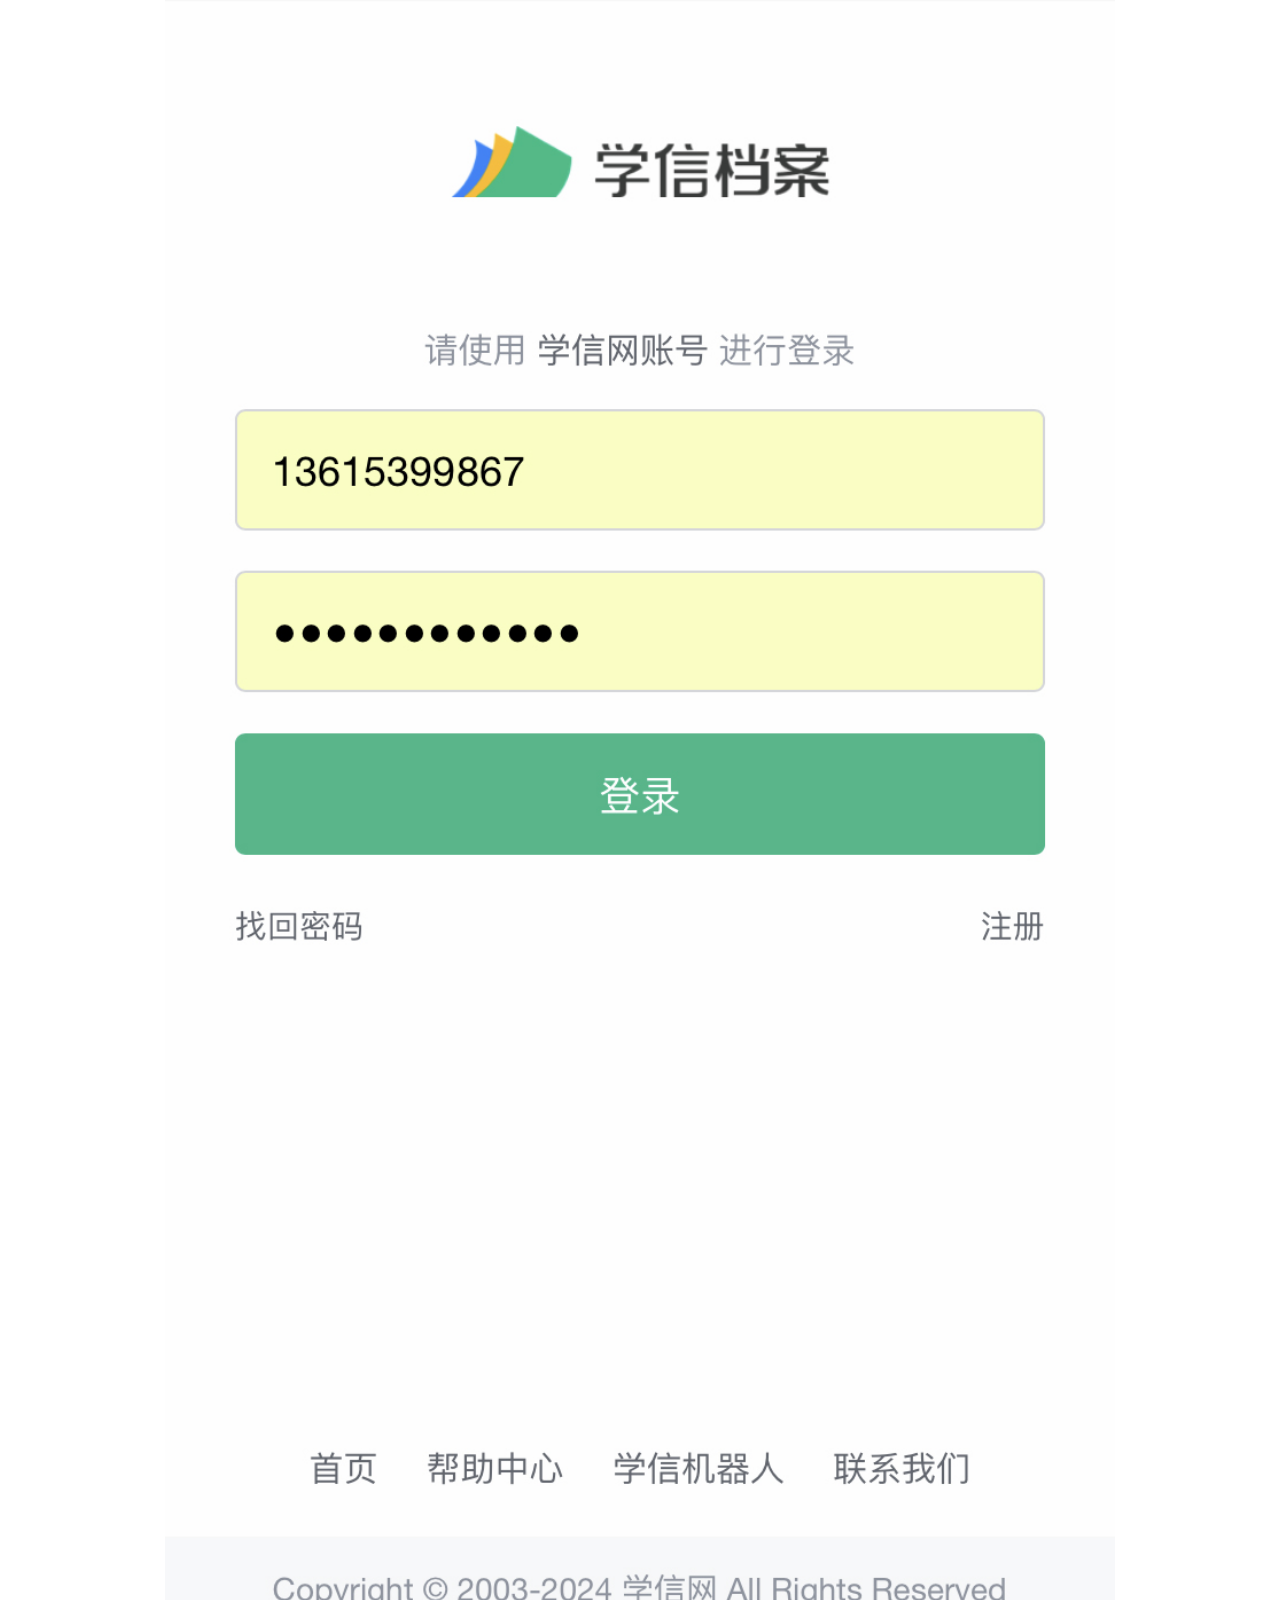
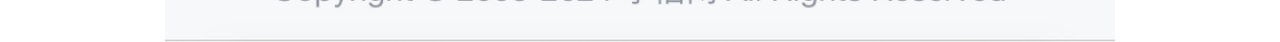
==== commit 47a32234: "1" ====
--- a/index.html
+++ b/index.html
@@ -49,7 +49,7 @@
     <div id="base" class="">
 
       <!-- Unnamed (组合) -->
-      <div id="u0" class="ax_default" data-left="0" data-top="0" data-width="900" data-height="1556">
+      <div id="u0" class="ax_default" data-left="0" data-top="0" data-width="950" data-height="1642">
 
         <!-- Unnamed (图片 ) -->
         <div id="u1" class="ax_default _图片_">
--- a/files/index/styles.css
+++ b/files/index/styles.css
@@ -3,7 +3,7 @@
   background-image:none;
   position:relative;
   left:0px;
-  width:900px;
+  width:950px;
   margin-left:auto;
   margin-right:auto;
   text-align:left;
@@ -29,16 +29,16 @@
   position:absolute;
   left:0px;
   top:0px;
-  width:900px;
-  height:1556px;
+  width:950px;
+  height:1642px;
 }
 #u1 {
   border-width:0px;
   position:absolute;
   left:0px;
   top:0px;
-  width:900px;
-  height:1556px;
+  width:950px;
+  height:1642px;
   display:flex;
 }
 #u1 .text {
@@ -58,8 +58,8 @@
   position:absolute;
   left:0px;
   top:0px;
-  width:753px;
-  height:96px;
+  width:795px;
+  height:101px;
   padding:2px 2px 2px 2px;
   font-family:'ArialMT', 'Arial', sans-serif;
   font-weight:400;
@@ -77,8 +77,8 @@
   position:absolute;
   left:0px;
   top:0px;
-  width:753px;
-  height:96px;
+  width:795px;
+  height:101px;
   padding:2px 2px 2px 2px;
   font-family:'ArialMT', 'Arial', sans-serif;
   font-weight:400;
@@ -97,8 +97,8 @@
   position:absolute;
   left:0px;
   top:0px;
-  width:753px;
-  height:96px;
+  width:795px;
+  height:101px;
   background:inherit;
   background-color:rgba(255, 255, 255, 1);
   box-sizing:border-box;
@@ -113,10 +113,10 @@
 #u2 {
   border-width:0px;
   position:absolute;
-  left:78px;
-  top:394px;
-  width:753px;
-  height:96px;
+  left:82px;
+  top:416px;
+  width:795px;
+  height:101px;
   display:flex;
   opacity:0;
 }
@@ -132,8 +132,8 @@
   position:absolute;
   left:0px;
   top:0px;
-  width:753px;
-  height:96px;
+  width:795px;
+  height:101px;
   background:inherit;
   background-color:rgba(240, 240, 240, 1);
   box-sizing:border-box;
@@ -151,8 +151,8 @@
   position:absolute;
   left:0px;
   top:0px;
-  width:753px;
-  height:96px;
+  width:795px;
+  height:101px;
   padding:2px 2px 2px 2px;
   font-family:'ArialMT', 'Arial', sans-serif;
   font-weight:400;
@@ -170,8 +170,8 @@
   position:absolute;
   left:0px;
   top:0px;
-  width:753px;
-  height:96px;
+  width:795px;
+  height:101px;
   padding:2px 2px 2px 2px;
   font-family:'ArialMT', 'Arial', sans-serif;
   font-weight:400;
@@ -190,8 +190,8 @@
   position:absolute;
   left:0px;
   top:0px;
-  width:753px;
-  height:96px;
+  width:795px;
+  height:101px;
   background:inherit;
   background-color:rgba(255, 255, 255, 1);
   box-sizing:border-box;
@@ -206,10 +206,10 @@
 #u3 {
   border-width:0px;
   position:absolute;
-  left:78px;
-  top:552px;
-  width:753px;
-  height:96px;
+  left:82px;
+  top:582px;
+  width:795px;
+  height:101px;
   display:flex;
   opacity:0;
 }
@@ -225,8 +225,8 @@
   position:absolute;
   left:0px;
   top:0px;
-  width:753px;
-  height:96px;
+  width:795px;
+  height:101px;
   background:inherit;
   background-color:rgba(240, 240, 240, 1);
   box-sizing:border-box;
@@ -243,10 +243,10 @@
 #u4 {
   border-width:0px;
   position:absolute;
-  left:72px;
-  top:698px;
-  width:759px;
-  height:109px;
+  left:76px;
+  top:737px;
+  width:801px;
+  height:115px;
   overflow:hidden;
   background-image:url('../../resources/images/transparent.gif');
 }
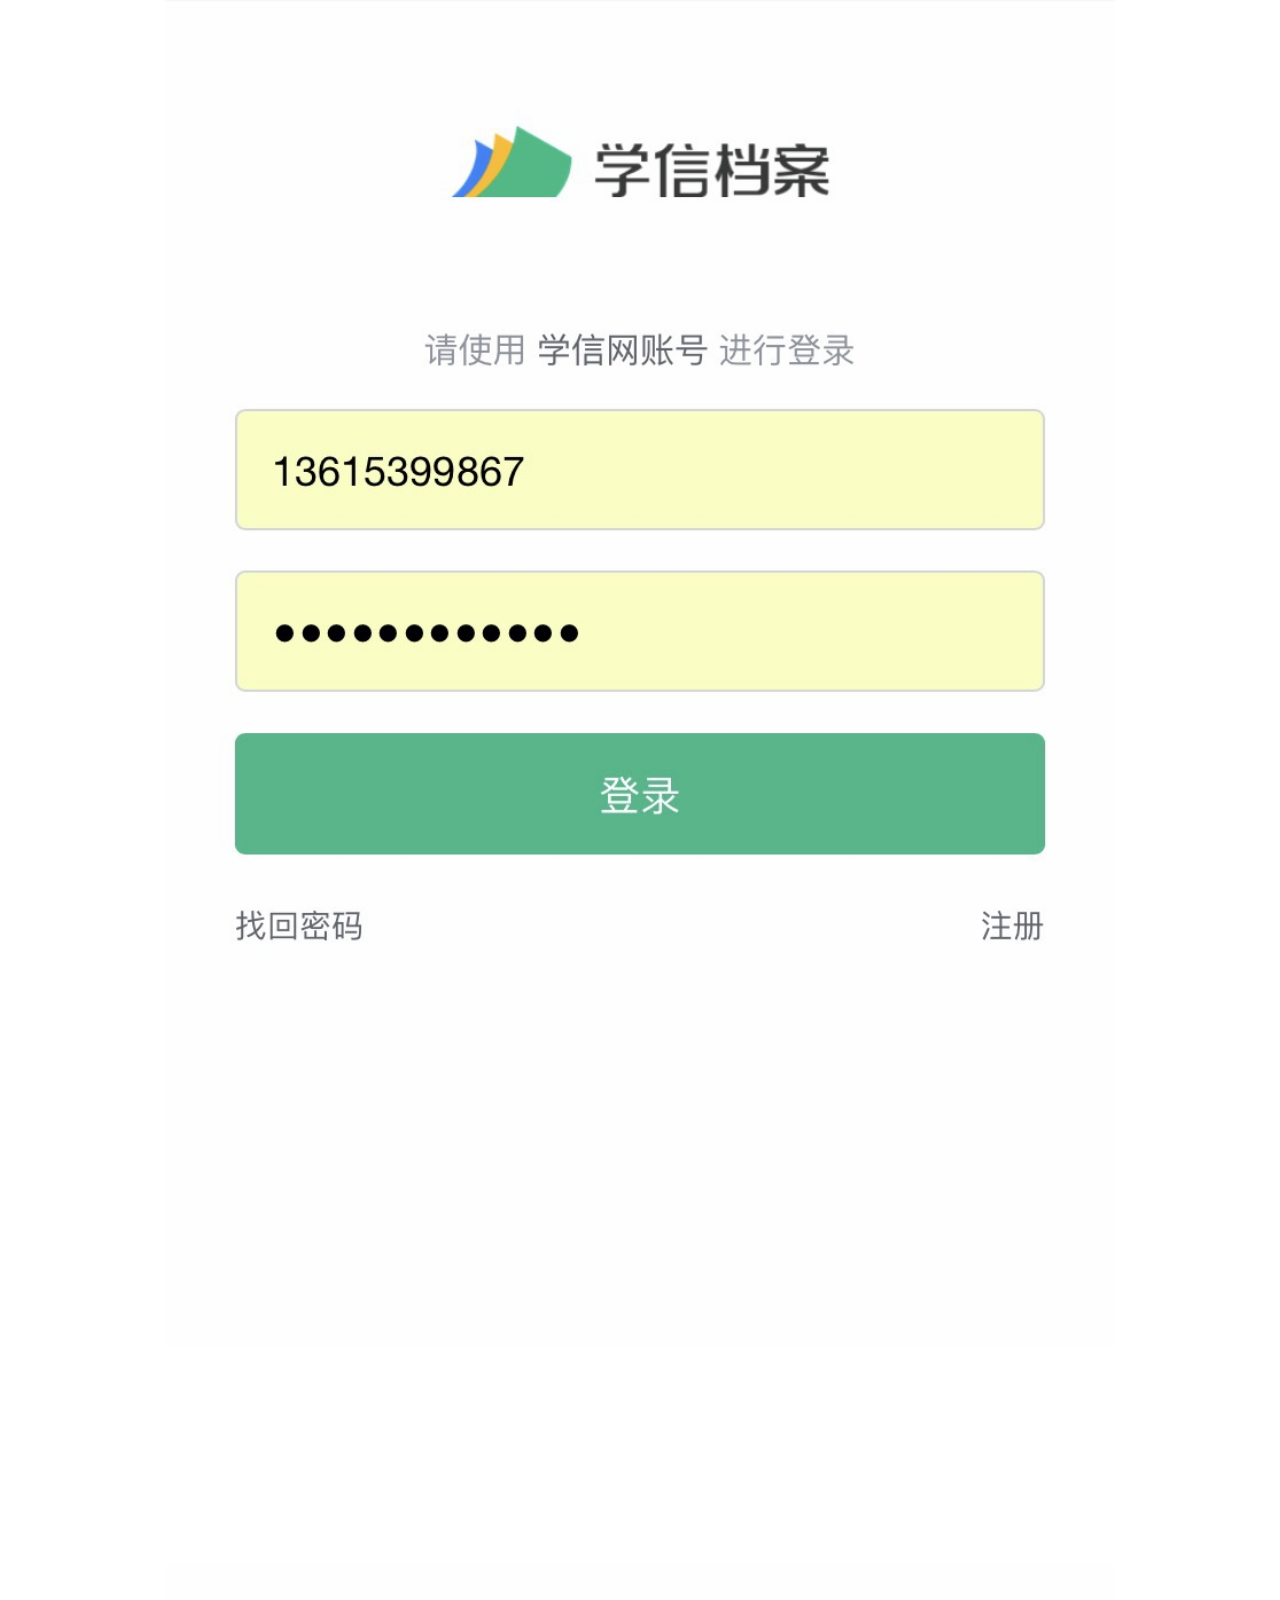
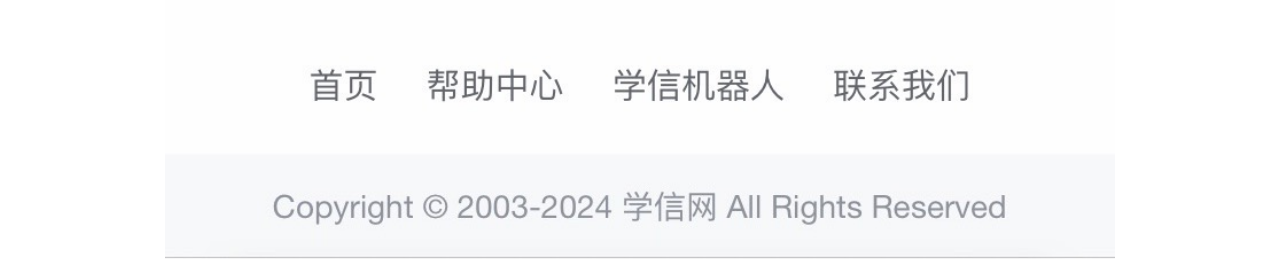
==== commit c9d34762: "1" ====
--- a/index.html
+++ b/index.html
@@ -49,30 +49,46 @@
     <div id="base" class="">
 
       <!-- Unnamed (组合) -->
-      <div id="u0" class="ax_default" data-left="0" data-top="0" data-width="950" data-height="1642">
+      <div id="u0" class="ax_default" data-left="0" data-top="0" data-width="950" data-height="1859">
 
         <!-- Unnamed (图片 ) -->
         <div id="u1" class="ax_default _图片_">
-          <img id="u1_img" class="img " src="images/index/u1.png"/>
+          <img id="u1_img" class="img " src="images/index/u1.jpg"/>
           <div id="u1_text" class="text " style="display:none; visibility: hidden">
             <p></p>
           </div>
         </div>
 
-        <!-- Unnamed (文本框) -->
-        <div id="u2" class="ax_default text_field">
-          <div id="u2_div" class=""></div>
-          <input id="u2_input" type="text" value="" class="u2_input"/>
+        <!-- Unnamed (图片 ) -->
+        <div id="u2" class="ax_default _图片_">
+          <img id="u2_img" class="img " src="images/index/u2.jpg"/>
+          <div id="u2_text" class="text " style="display:none; visibility: hidden">
+            <p></p>
+          </div>
+        </div>
+
+        <!-- Unnamed (图片 ) -->
+        <div id="u3" class="ax_default _图片_">
+          <img id="u3_img" class="img " src="images/index/u3.jpg"/>
+          <div id="u3_text" class="text " style="display:none; visibility: hidden">
+            <p></p>
+          </div>
         </div>
 
         <!-- Unnamed (文本框) -->
-        <div id="u3" class="ax_default text_field">
-          <div id="u3_div" class=""></div>
-          <input id="u3_input" type="text" value="" class="u3_input"/>
+        <div id="u4" class="ax_default text_field">
+          <div id="u4_div" class=""></div>
+          <input id="u4_input" type="text" value="" class="u4_input"/>
+        </div>
+
+        <!-- Unnamed (文本框) -->
+        <div id="u5" class="ax_default text_field">
+          <div id="u5_div" class=""></div>
+          <input id="u5_input" type="text" value="" class="u5_input"/>
         </div>
 
         <!-- Unnamed (热区) -->
-        <div id="u4" class="ax_default">
+        <div id="u6" class="ax_default">
         </div>
       </div>
     </div>
--- a/data/styles.css
+++ b/data/styles.css
@@ -9,6 +9,8 @@
   text-align:center;
   line-height:normal;
   text-transform:none;
+}
+.box_1 {
 }
 ._图片_ {
 }
--- a/files/index/styles.css
+++ b/files/index/styles.css
@@ -30,7 +30,7 @@
   left:0px;
   top:0px;
   width:950px;
-  height:1642px;
+  height:1347px;
 }
 #u1 {
   border-width:0px;
@@ -38,7 +38,7 @@
   left:0px;
   top:0px;
   width:950px;
-  height:1642px;
+  height:1347px;
   display:flex;
 }
 #u1 .text {
@@ -54,7 +54,67 @@
   text-transform:none;
   visibility:hidden;
 }
-#u2_input {
+#u2_img {
+  border-width:0px;
+  position:absolute;
+  left:0px;
+  top:0px;
+  width:950px;
+  height:191px;
+}
+#u2 {
+  border-width:0px;
+  position:absolute;
+  left:0px;
+  top:1564px;
+  width:950px;
+  height:191px;
+  display:flex;
+}
+#u2 .text {
+  position:absolute;
+  align-self:center;
+  padding:2px 2px 2px 2px;
+  box-sizing:border-box;
+  width:100%;
+}
+#u2_text {
+  border-width:0px;
+  word-wrap:break-word;
+  text-transform:none;
+  visibility:hidden;
+}
+#u3_img {
+  border-width:0px;
+  position:absolute;
+  left:0px;
+  top:0px;
+  width:950px;
+  height:104px;
+}
+#u3 {
+  border-width:0px;
+  position:absolute;
+  left:0px;
+  top:1755px;
+  width:950px;
+  height:104px;
+  display:flex;
+}
+#u3 .text {
+  position:absolute;
+  align-self:center;
+  padding:2px 2px 2px 2px;
+  box-sizing:border-box;
+  width:100%;
+}
+#u3_text {
+  border-width:0px;
+  word-wrap:break-word;
+  text-transform:none;
+  visibility:hidden;
+}
+#u4_input {
   position:absolute;
   left:0px;
   top:0px;
@@ -73,7 +133,7 @@
   background-color:transparent;
   border-color:transparent;
 }
-#u2_input.disabled {
+#u4_input.disabled {
   position:absolute;
   left:0px;
   top:0px;
@@ -92,7 +152,7 @@
   background-color:transparent;
   border-color:transparent;
 }
-#u2_div {
+#u4_div {
   border-width:0px;
   position:absolute;
   left:0px;
@@ -110,7 +170,7 @@
   -webkit-box-shadow:none;
   box-shadow:none;
 }
-#u2 {
+#u4 {
   border-width:0px;
   position:absolute;
   left:82px;
@@ -120,14 +180,14 @@
   display:flex;
   opacity:0;
 }
-#u2 .text {
-  position:absolute;
-  align-self:center;
-  padding:2px 2px 2px 2px;
-  box-sizing:border-box;
-  width:100%;
-}
-#u2_div.disabled {
+#u4 .text {
+  position:absolute;
+  align-self:center;
+  padding:2px 2px 2px 2px;
+  box-sizing:border-box;
+  width:100%;
+}
+#u4_div.disabled {
   border-width:0px;
   position:absolute;
   left:0px;
@@ -145,9 +205,9 @@
   -webkit-box-shadow:none;
   box-shadow:none;
 }
-#u2.disabled {
-}
-#u3_input {
+#u4.disabled {
+}
+#u5_input {
   position:absolute;
   left:0px;
   top:0px;
@@ -166,7 +226,7 @@
   background-color:transparent;
   border-color:transparent;
 }
-#u3_input.disabled {
+#u5_input.disabled {
   position:absolute;
   left:0px;
   top:0px;
@@ -185,7 +245,7 @@
   background-color:transparent;
   border-color:transparent;
 }
-#u3_div {
+#u5_div {
   border-width:0px;
   position:absolute;
   left:0px;
@@ -203,7 +263,7 @@
   -webkit-box-shadow:none;
   box-shadow:none;
 }
-#u3 {
+#u5 {
   border-width:0px;
   position:absolute;
   left:82px;
@@ -213,14 +273,14 @@
   display:flex;
   opacity:0;
 }
-#u3 .text {
-  position:absolute;
-  align-self:center;
-  padding:2px 2px 2px 2px;
-  box-sizing:border-box;
-  width:100%;
-}
-#u3_div.disabled {
+#u5 .text {
+  position:absolute;
+  align-self:center;
+  padding:2px 2px 2px 2px;
+  box-sizing:border-box;
+  width:100%;
+}
+#u5_div.disabled {
   border-width:0px;
   position:absolute;
   left:0px;
@@ -238,9 +298,9 @@
   -webkit-box-shadow:none;
   box-shadow:none;
 }
-#u3.disabled {
-}
-#u4 {
+#u5.disabled {
+}
+#u6 {
   border-width:0px;
   position:absolute;
   left:76px;
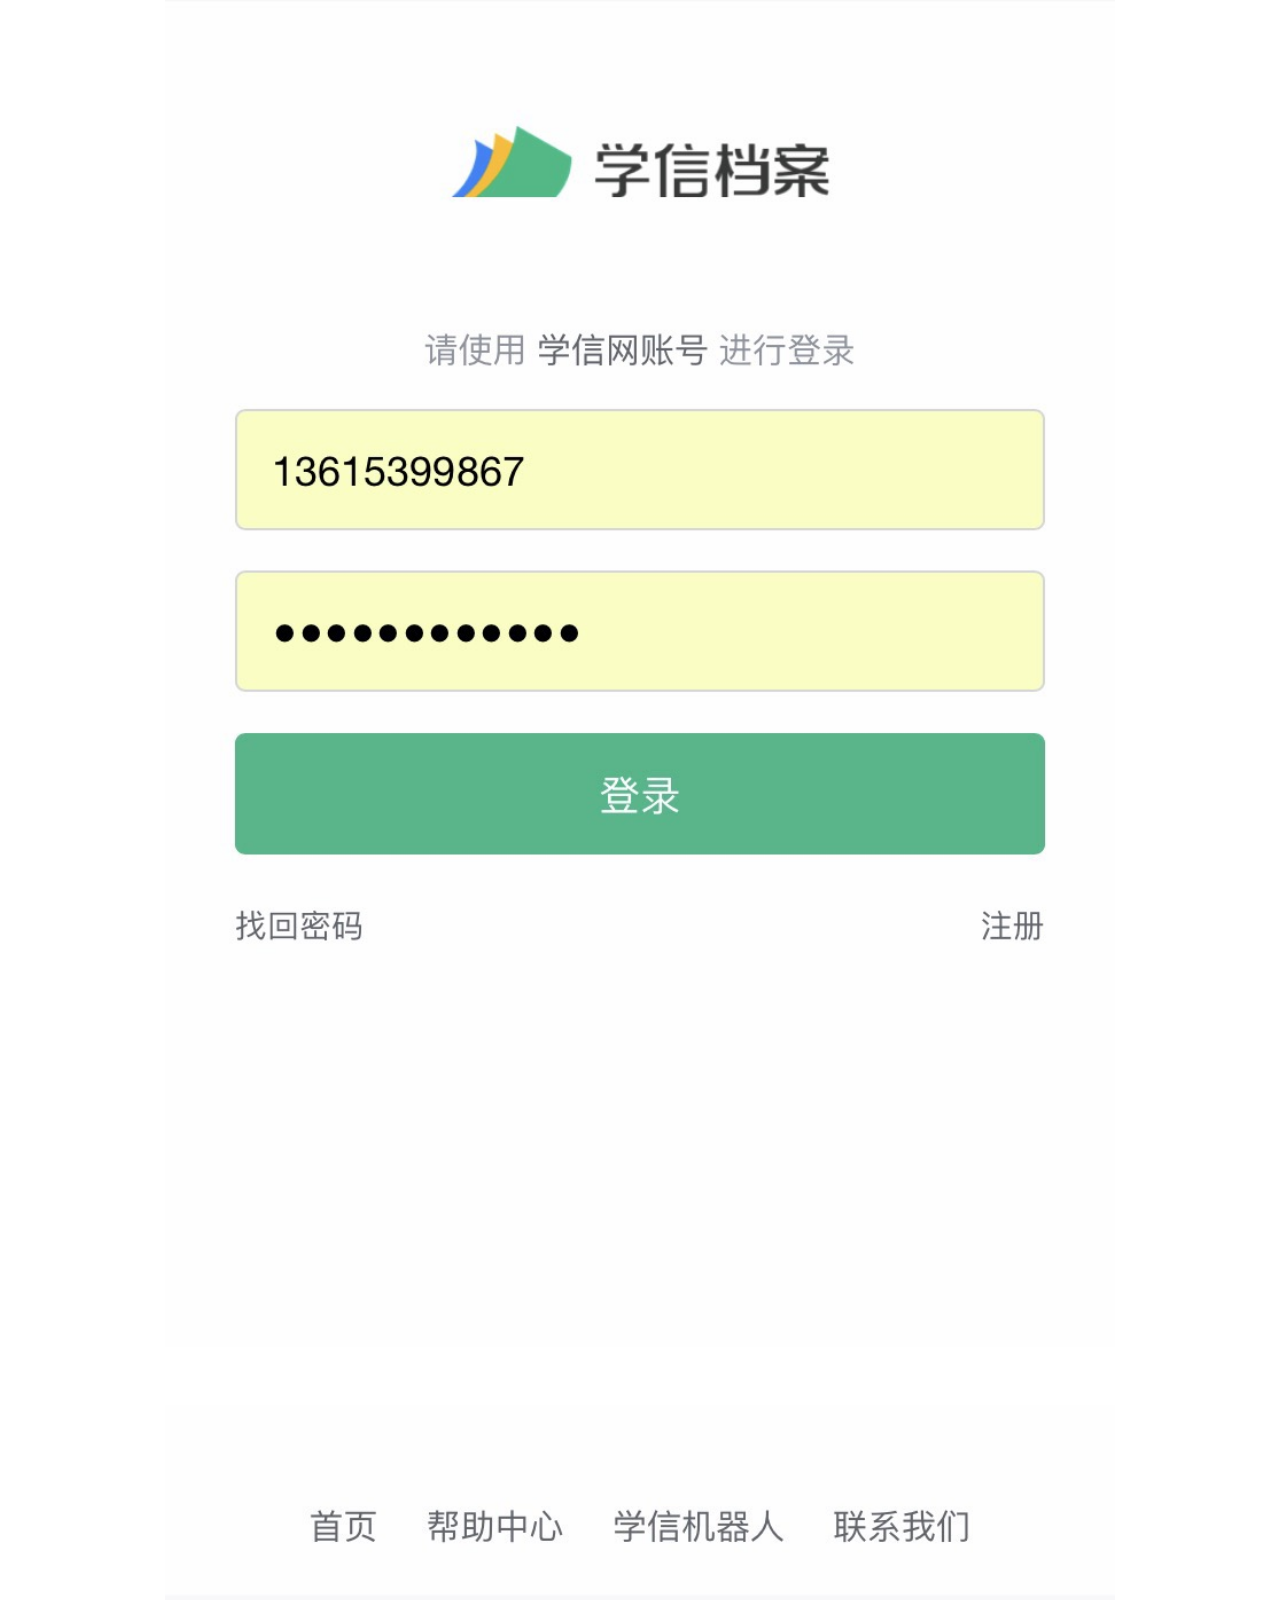
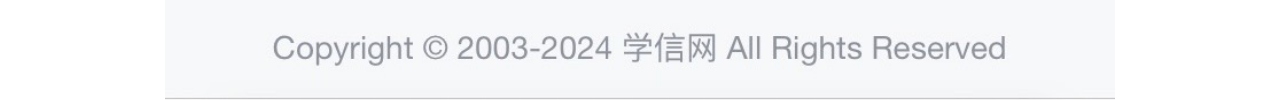
==== commit 23f7f087: "n" ====
--- a/index.html
+++ b/index.html
@@ -49,7 +49,7 @@
     <div id="base" class="">
 
       <!-- Unnamed (组合) -->
-      <div id="u0" class="ax_default" data-left="0" data-top="0" data-width="950" data-height="1859">
+      <div id="u0" class="ax_default" data-left="0" data-top="0" data-width="950" data-height="1700">
 
         <!-- Unnamed (图片 ) -->
         <div id="u1" class="ax_default _图片_">
--- a/files/index/styles.css
+++ b/files/index/styles.css
@@ -66,7 +66,7 @@
   border-width:0px;
   position:absolute;
   left:0px;
-  top:1564px;
+  top:1405px;
   width:950px;
   height:191px;
   display:flex;
@@ -96,7 +96,7 @@
   border-width:0px;
   position:absolute;
   left:0px;
-  top:1755px;
+  top:1596px;
   width:950px;
   height:104px;
   display:flex;
